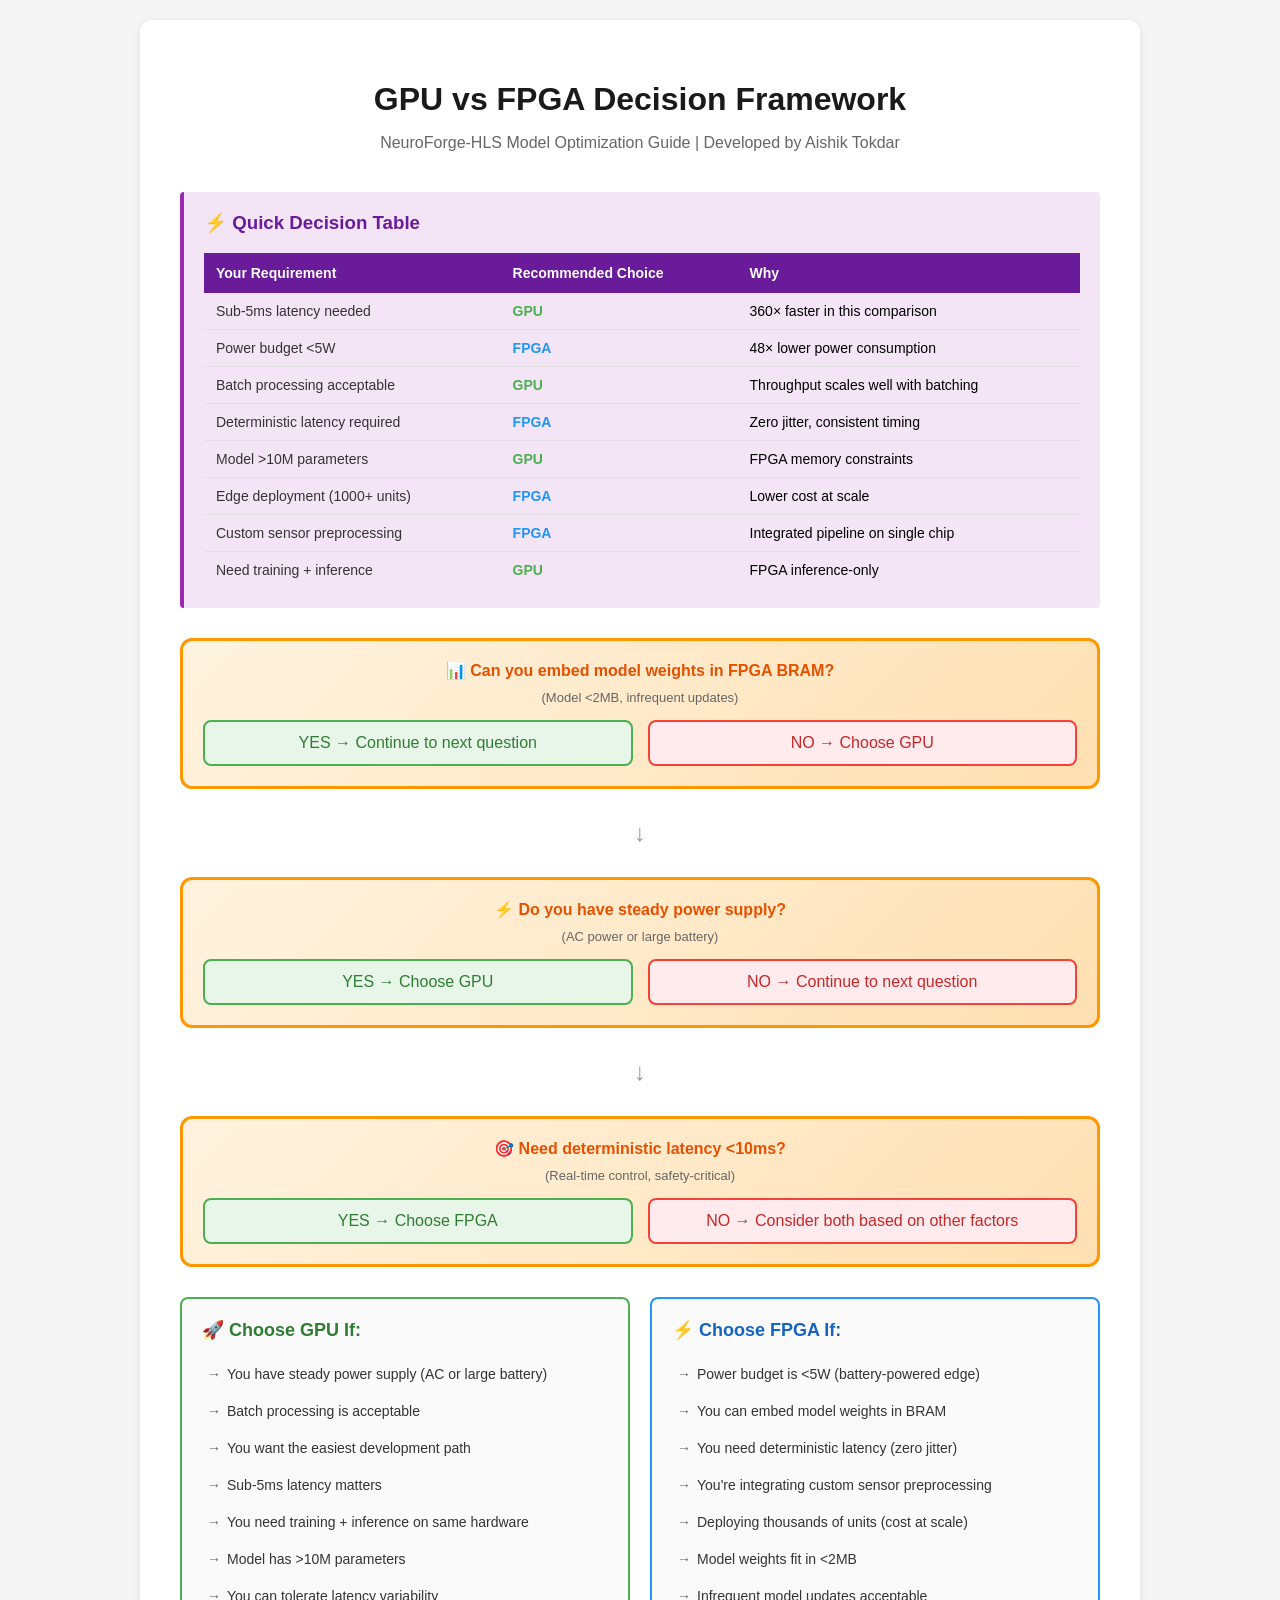
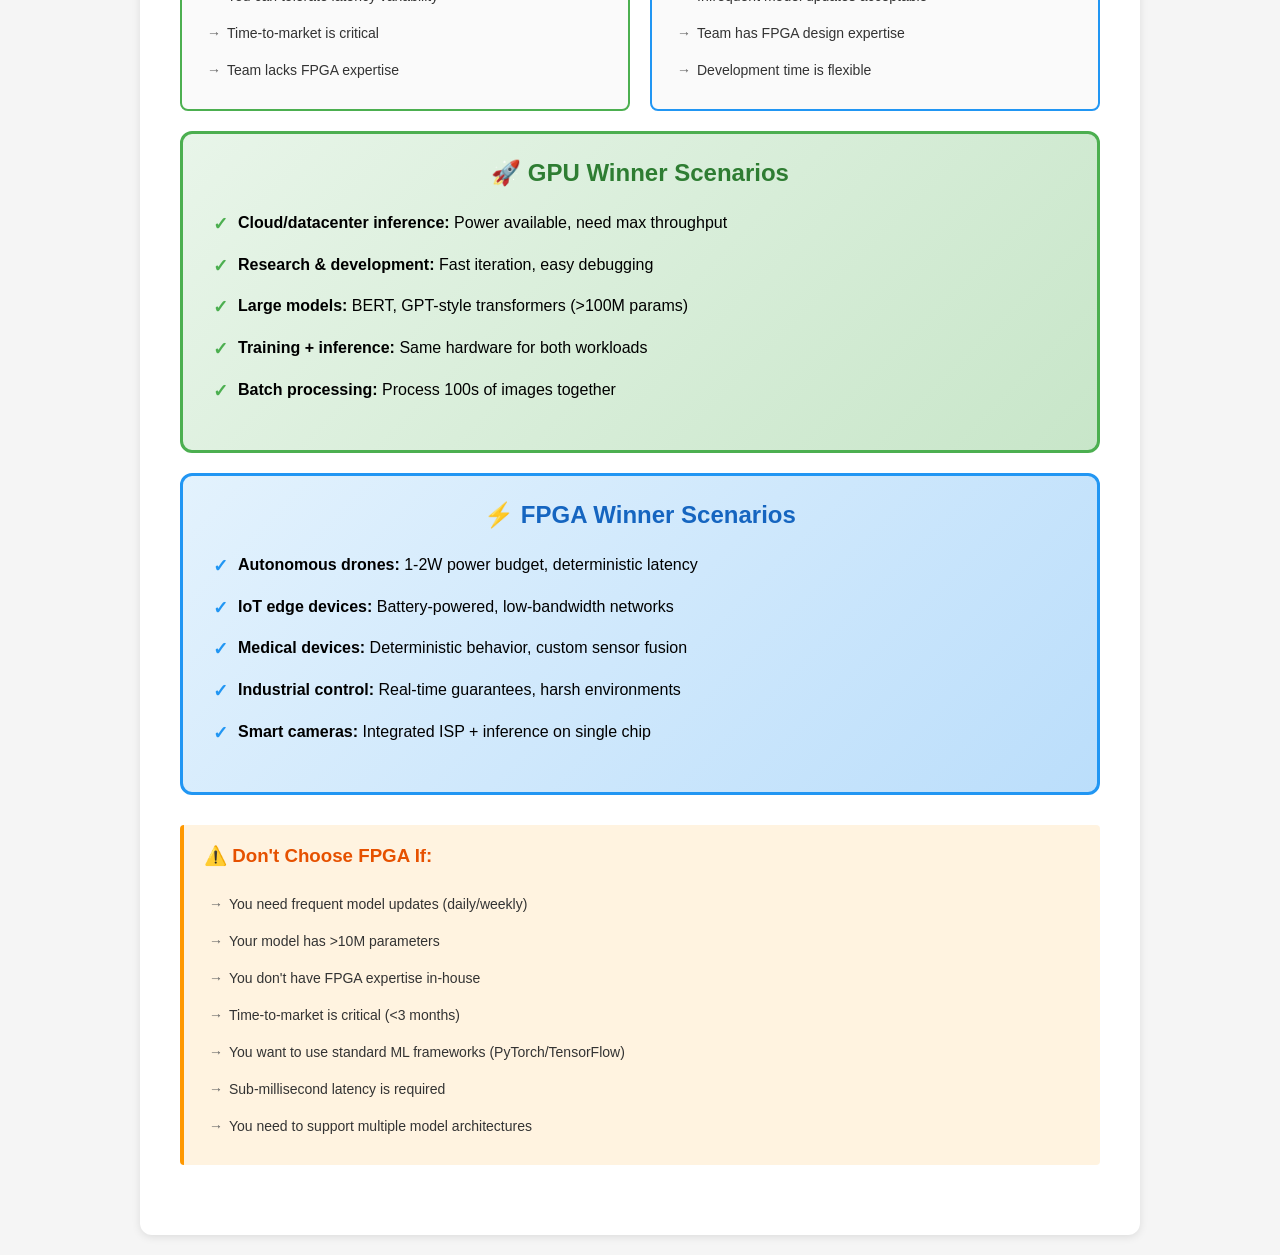
==== visualizations/viz_decision_framework.html @ 49bf2ef9 "Initial" ====
<!DOCTYPE html>
<html lang="en">
<head>
    <meta charset="UTF-8">
    <meta name="viewport" content="width=device-width, initial-scale=1.0">
    <title>NeuroForge-HLS: GPU vs FPGA Decision Framework</title>
    <style>
        body {
            font-family: -apple-system, BlinkMacSystemFont, 'Segoe UI', Roboto, Oxygen, Ubuntu, Cantarell, sans-serif;
            max-width: 1000px;
            margin: 0 auto;
            padding: 20px;
            background: #f5f5f5;
        }
        .container {
            background: white;
            padding: 40px;
            border-radius: 12px;
            box-shadow: 0 2px 8px rgba(0,0,0,0.1);
        }
        h1 {
            text-align: center;
            color: #1a1a1a;
            margin-bottom: 10px;
        }
        .subtitle {
            text-align: center;
            color: #666;
            margin-bottom: 40px;
            font-size: 16px;
        }
        .flowchart {
            display: flex;
            flex-direction: column;
            gap: 20px;
            margin: 30px 0;
        }
        .decision-node {
            background: linear-gradient(135deg, #fff3e0 0%, #ffe0b2 100%);
            border: 3px solid #ff9800;
            border-radius: 12px;
            padding: 20px;
            text-align: center;
            position: relative;
        }
        .decision-question {
            font-weight: bold;
            font-size: 16px;
            color: #e65100;
            margin-bottom: 10px;
        }
        .decision-options {
            display: grid;
            grid-template-columns: 1fr 1fr;
            gap: 15px;
            margin-top: 15px;
        }
        .option-button {
            padding: 12px;
            border-radius: 8px;
            font-weight: 500;
            cursor: pointer;
            transition: transform 0.2s;
        }
        .option-button:hover {
            transform: scale(1.02);
        }
        .option-yes {
            background: #e8f5e9;
            border: 2px solid #4CAF50;
            color: #2e7d32;
        }
        .option-no {
            background: #ffebee;
            border: 2px solid #f44336;
            color: #c62828;
        }
        .result-node {
            padding: 25px;
            border-radius: 12px;
            border: 3px solid;
            margin: 20px 0;
        }
        .result-gpu {
            background: linear-gradient(135deg, #e8f5e9 0%, #c8e6c9 100%);
            border-color: #4CAF50;
        }
        .result-fpga {
            background: linear-gradient(135deg, #e3f2fd 0%, #bbdefb 100%);
            border-color: #2196F3;
        }
        .result-title {
            font-size: 24px;
            font-weight: bold;
            margin-bottom: 15px;
            text-align: center;
        }
        .result-gpu .result-title {
            color: #2e7d32;
        }
        .result-fpga .result-title {
            color: #1565c0;
        }
        .result-reasons {
            list-style: none;
            padding: 0;
            margin: 15px 0;
        }
        .result-reasons li {
            padding: 8px 0;
            padding-left: 30px;
            position: relative;
            line-height: 1.6;
        }
        .result-reasons li:before {
            content: "✓";
            position: absolute;
            left: 5px;
            font-weight: bold;
            font-size: 18px;
        }
        .result-gpu .result-reasons li:before {
            color: #4CAF50;
        }
        .result-fpga .result-reasons li:before {
            color: #2196F3;
        }
        .criteria-grid {
            display: grid;
            grid-template-columns: 1fr 1fr;
            gap: 20px;
            margin-top: 30px;
        }
        .criteria-card {
            background: #fafafa;
            padding: 20px;
            border-radius: 8px;
            border: 2px solid #e0e0e0;
        }
        .criteria-card h3 {
            margin-top: 0;
            font-size: 18px;
            margin-bottom: 15px;
        }
        .criteria-card.gpu-card {
            border-color: #4CAF50;
        }
        .criteria-card.gpu-card h3 {
            color: #2e7d32;
        }
        .criteria-card.fpga-card {
            border-color: #2196F3;
        }
        .criteria-card.fpga-card h3 {
            color: #1565c0;
        }
        .criteria-list {
            list-style: none;
            padding: 0;
            margin: 0;
        }
        .criteria-list li {
            padding: 8px 0;
            padding-left: 25px;
            position: relative;
            font-size: 14px;
            line-height: 1.5;
            color: #333;
        }
        .criteria-list li:before {
            content: "→";
            position: absolute;
            left: 5px;
            color: #666;
        }
        .arrow {
            text-align: center;
            font-size: 24px;
            color: #999;
            margin: 10px 0;
        }
        .quick-decision {
            background: #f3e5f5;
            border-left: 4px solid #9c27b0;
            padding: 20px;
            margin: 30px 0;
            border-radius: 4px;
        }
        .quick-decision h3 {
            margin-top: 0;
            color: #6a1b9a;
        }
        .quick-table {
            width: 100%;
            border-collapse: collapse;
            margin-top: 15px;
        }
        .quick-table th {
            background: #6a1b9a;
            color: white;
            padding: 12px;
            text-align: left;
            font-size: 14px;
        }
        .quick-table td {
            padding: 10px 12px;
            border-bottom: 1px solid #e0e0e0;
            font-size: 14px;
        }
        .quick-table tr:last-child td {
            border-bottom: none;
        }
        .quick-table .requirement {
            font-weight: 500;
            color: #333;
        }
        .quick-table .choice {
            font-weight: bold;
        }
    </style>
</head>
<body>
    <div class="container">
        <h1>GPU vs FPGA Decision Framework</h1>
        <p class="subtitle">NeuroForge-HLS Model Optimization Guide | Developed by Aishik Tokdar</p>

        <div class="quick-decision">
            <h3>⚡ Quick Decision Table</h3>
            <table class="quick-table">
                <thead>
                    <tr>
                        <th>Your Requirement</th>
                        <th>Recommended Choice</th>
                        <th>Why</th>
                    </tr>
                </thead>
                <tbody>
                    <tr>
                        <td class="requirement">Sub-5ms latency needed</td>
                        <td class="choice" style="color: #4CAF50;">GPU</td>
                        <td>360× faster in this comparison</td>
                    </tr>
                    <tr>
                        <td class="requirement">Power budget &lt;5W</td>
                        <td class="choice" style="color: #2196F3;">FPGA</td>
                        <td>48× lower power consumption</td>
                    </tr>
                    <tr>
                        <td class="requirement">Batch processing acceptable</td>
                        <td class="choice" style="color: #4CAF50;">GPU</td>
                        <td>Throughput scales well with batching</td>
                    </tr>
                    <tr>
                        <td class="requirement">Deterministic latency required</td>
                        <td class="choice" style="color: #2196F3;">FPGA</td>
                        <td>Zero jitter, consistent timing</td>
                    </tr>
                    <tr>
                        <td class="requirement">Model &gt;10M parameters</td>
                        <td class="choice" style="color: #4CAF50;">GPU</td>
                        <td>FPGA memory constraints</td>
                    </tr>
                    <tr>
                        <td class="requirement">Edge deployment (1000+ units)</td>
                        <td class="choice" style="color: #2196F3;">FPGA</td>
                        <td>Lower cost at scale</td>
                    </tr>
                    <tr>
                        <td class="requirement">Custom sensor preprocessing</td>
                        <td class="choice" style="color: #2196F3;">FPGA</td>
                        <td>Integrated pipeline on single chip</td>
                    </tr>
                    <tr>
                        <td class="requirement">Need training + inference</td>
                        <td class="choice" style="color: #4CAF50;">GPU</td>
                        <td>FPGA inference-only</td>
                    </tr>
                </tbody>
            </table>
        </div>

        <div class="flowchart">
            <div class="decision-node">
                <div class="decision-question">📊 Can you embed model weights in FPGA BRAM?</div>
                <div style="font-size: 13px; color: #666; margin-top: 5px;">
                    (Model &lt;2MB, infrequent updates)
                </div>
                <div class="decision-options">
                    <div class="option-button option-yes">YES → Continue to next question</div>
                    <div class="option-button option-no">NO → Choose GPU</div>
                </div>
            </div>

            <div class="arrow">↓</div>

            <div class="decision-node">
                <div class="decision-question">⚡ Do you have steady power supply?</div>
                <div style="font-size: 13px; color: #666; margin-top: 5px;">
                    (AC power or large battery)
                </div>
                <div class="decision-options">
                    <div class="option-button option-yes">YES → Choose GPU</div>
                    <div class="option-button option-no">NO → Continue to next question</div>
                </div>
            </div>

            <div class="arrow">↓</div>

            <div class="decision-node">
                <div class="decision-question">🎯 Need deterministic latency &lt;10ms?</div>
                <div style="font-size: 13px; color: #666; margin-top: 5px;">
                    (Real-time control, safety-critical)
                </div>
                <div class="decision-options">
                    <div class="option-button option-yes">YES → Choose FPGA</div>
                    <div class="option-button option-no">NO → Consider both based on other factors</div>
                </div>
            </div>
        </div>

        <div class="criteria-grid">
            <div class="criteria-card gpu-card">
                <h3>🚀 Choose GPU If:</h3>
                <ul class="criteria-list">
                    <li>You have steady power supply (AC or large battery)</li>
                    <li>Batch processing is acceptable</li>
                    <li>You want the easiest development path</li>
                    <li>Sub-5ms latency matters</li>
                    <li>You need training + inference on same hardware</li>
                    <li>Model has >10M parameters</li>
                    <li>You can tolerate latency variability</li>
                    <li>Time-to-market is critical</li>
                    <li>Team lacks FPGA expertise</li>
                </ul>
            </div>

            <div class="criteria-card fpga-card">
                <h3>⚡ Choose FPGA If:</h3>
                <ul class="criteria-list">
                    <li>Power budget is &lt;5W (battery-powered edge)</li>
                    <li>You can embed model weights in BRAM</li>
                    <li>You need deterministic latency (zero jitter)</li>
                    <li>You're integrating custom sensor preprocessing</li>
                    <li>Deploying thousands of units (cost at scale)</li>
                    <li>Model weights fit in &lt;2MB</li>
                    <li>Infrequent model updates acceptable</li>
                    <li>Team has FPGA design expertise</li>
                    <li>Development time is flexible</li>
                </ul>
            </div>
        </div>

        <div class="result-node result-gpu">
            <div class="result-title">🚀 GPU Winner Scenarios</div>
            <ul class="result-reasons">
                <li><strong>Cloud/datacenter inference:</strong> Power available, need max throughput</li>
                <li><strong>Research & development:</strong> Fast iteration, easy debugging</li>
                <li><strong>Large models:</strong> BERT, GPT-style transformers (&gt;100M params)</li>
                <li><strong>Training + inference:</strong> Same hardware for both workloads</li>
                <li><strong>Batch processing:</strong> Process 100s of images together</li>
            </ul>
        </div>

        <div class="result-node result-fpga">
            <div class="result-title">⚡ FPGA Winner Scenarios</div>
            <ul class="result-reasons">
                <li><strong>Autonomous drones:</strong> 1-2W power budget, deterministic latency</li>
                <li><strong>IoT edge devices:</strong> Battery-powered, low-bandwidth networks</li>
                <li><strong>Medical devices:</strong> Deterministic behavior, custom sensor fusion</li>
                <li><strong>Industrial control:</strong> Real-time guarantees, harsh environments</li>
                <li><strong>Smart cameras:</strong> Integrated ISP + inference on single chip</li>
            </ul>
        </div>

        <div class="quick-decision" style="background: #fff3e0; border-color: #ff9800;">
            <h3 style="color: #e65100;">⚠️ Don't Choose FPGA If:</h3>
            <ul class="criteria-list" style="margin-top: 15px;">
                <li>You need frequent model updates (daily/weekly)</li>
                <li>Your model has &gt;10M parameters</li>
                <li>You don't have FPGA expertise in-house</li>
                <li>Time-to-market is critical (&lt;3 months)</li>
                <li>You want to use standard ML frameworks (PyTorch/TensorFlow)</li>
                <li>Sub-millisecond latency is required</li>
                <li>You need to support multiple model architectures</li>
            </ul>
        </div>
    </div>
</body>
</html>
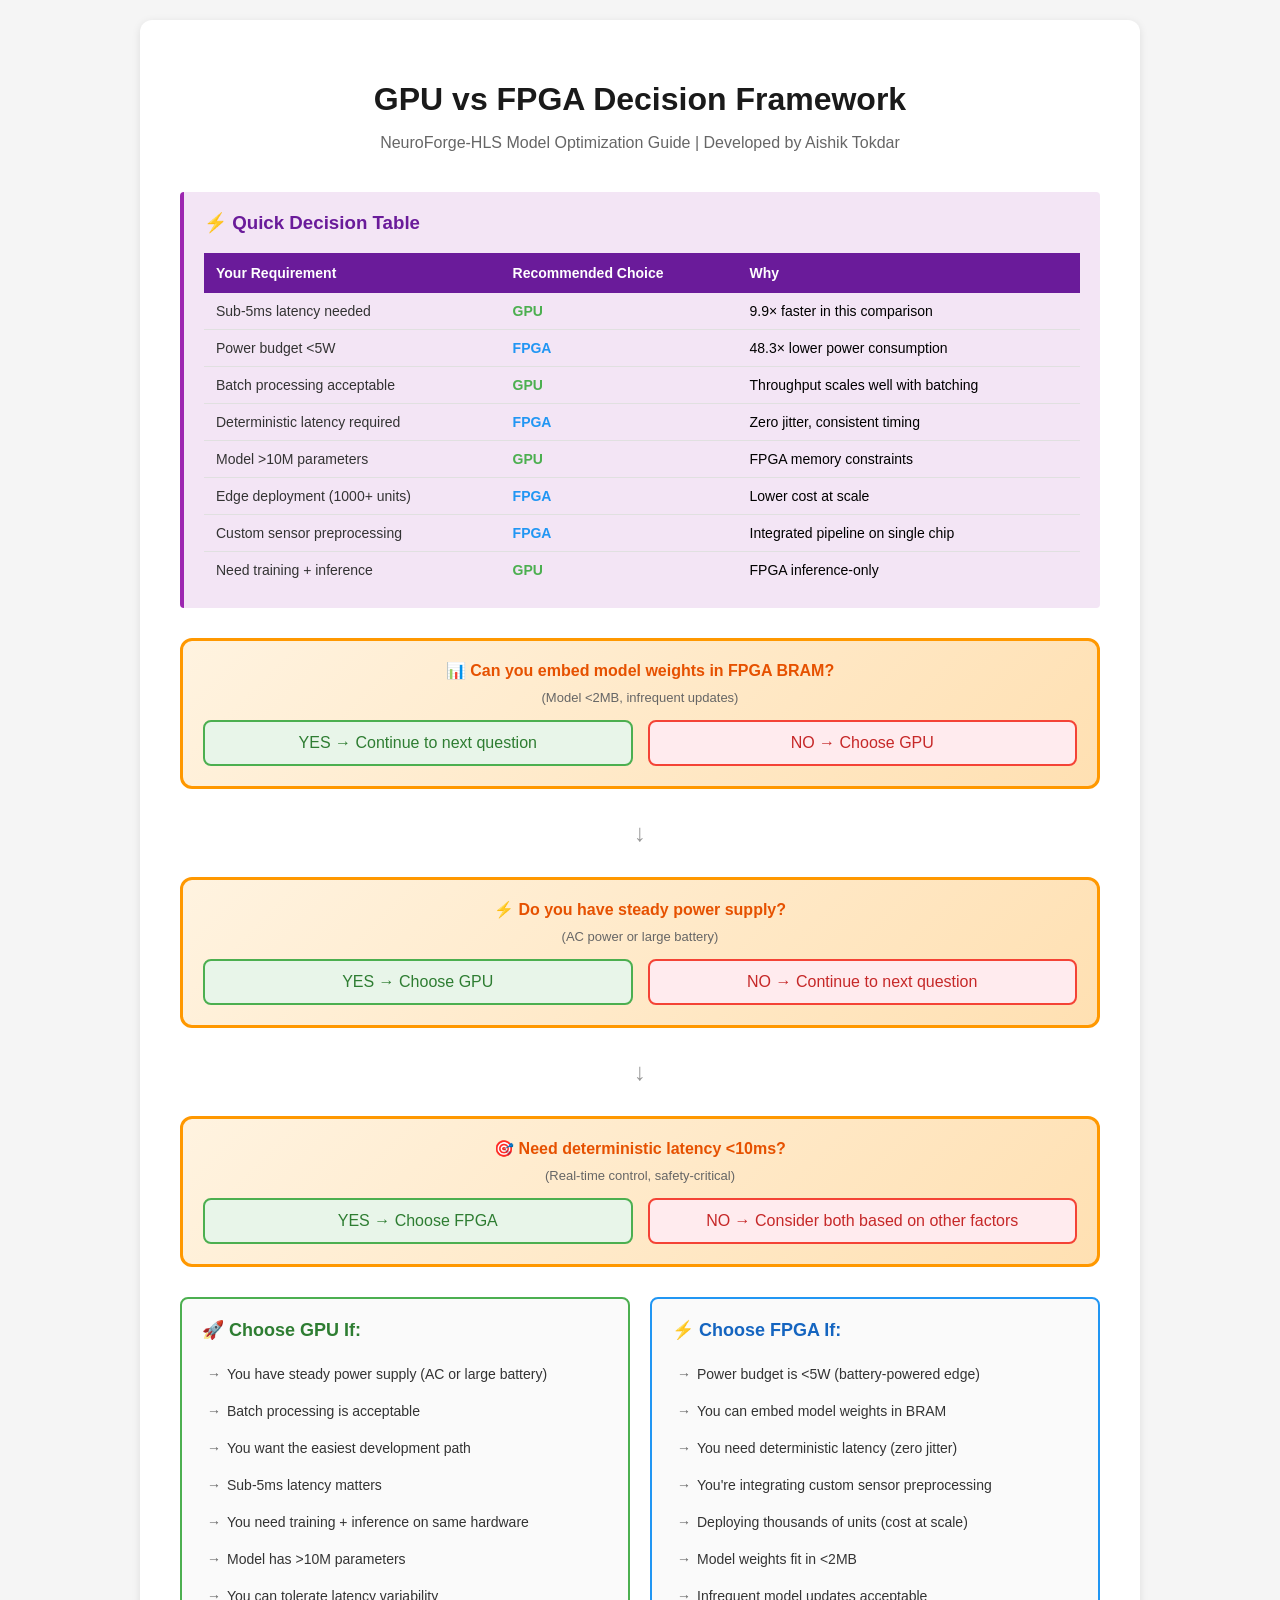
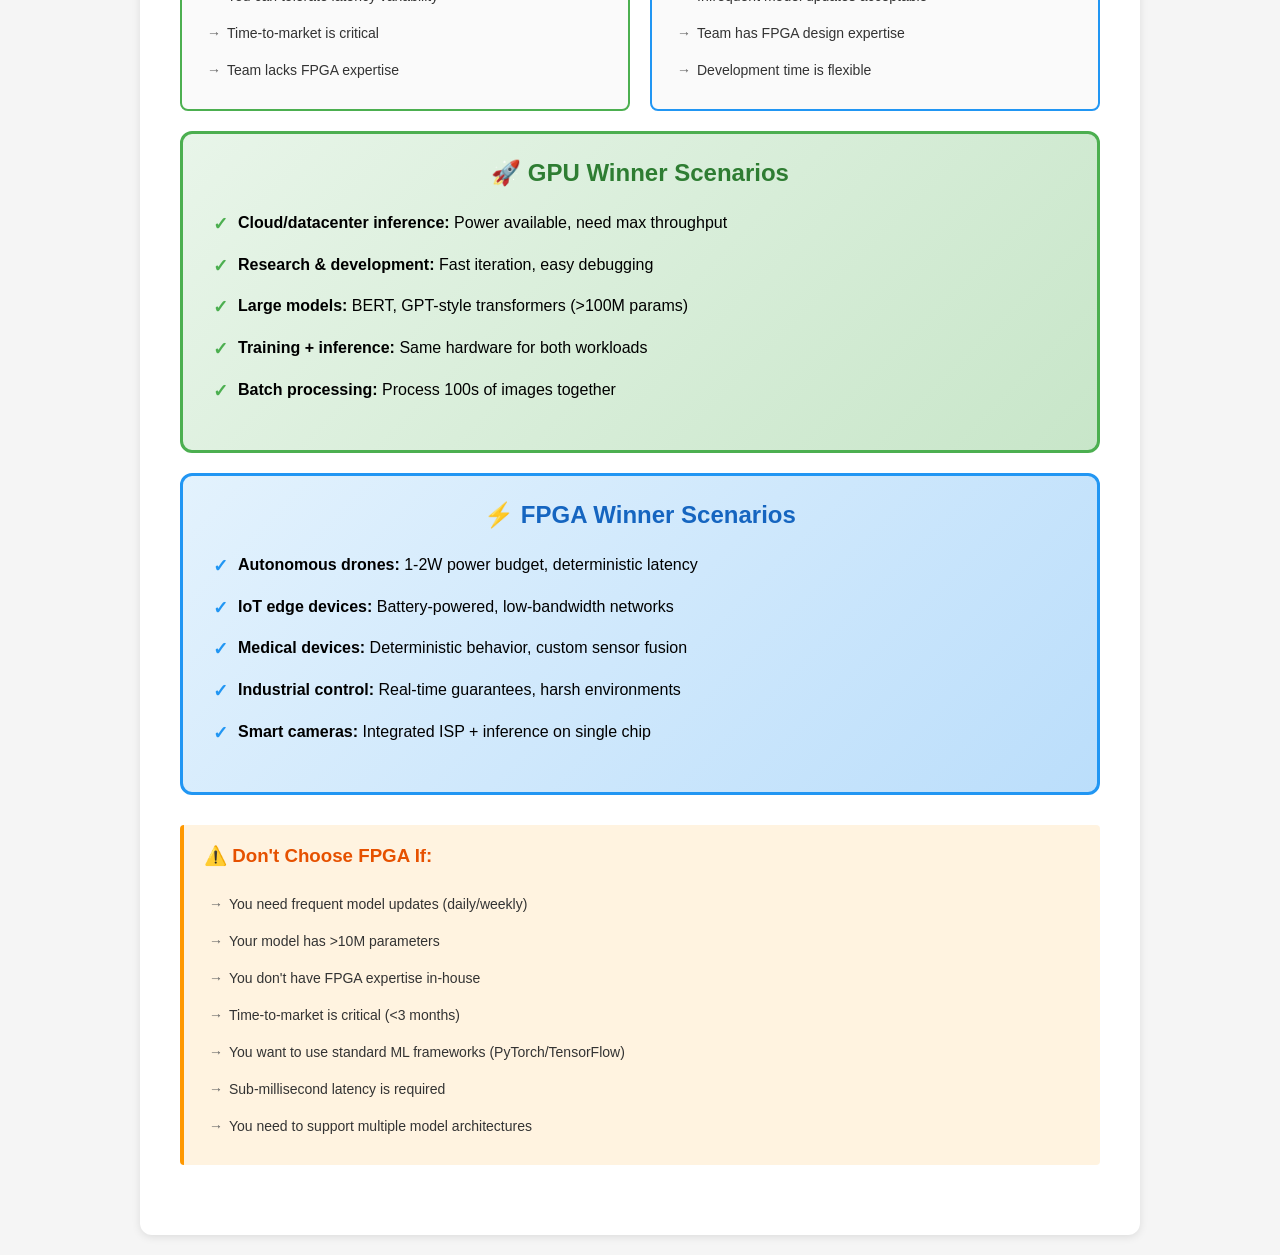
==== commit f455fe2c: "perf(viz): update decision framework, performance comparison, and design workflow Synchronize 12.4ms" ====
--- a/visualizations/viz_decision_framework.html
+++ b/visualizations/viz_decision_framework.html
@@ -238,12 +238,12 @@
                     <tr>
                         <td class="requirement">Sub-5ms latency needed</td>
                         <td class="choice" style="color: #4CAF50;">GPU</td>
-                        <td>360× faster in this comparison</td>
+                        <td>9.9× faster in this comparison</td>
                     </tr>
                     <tr>
                         <td class="requirement">Power budget &lt;5W</td>
                         <td class="choice" style="color: #2196F3;">FPGA</td>
-                        <td>48× lower power consumption</td>
+                        <td>48.3× lower power consumption</td>
                     </tr>
                     <tr>
                         <td class="requirement">Batch processing acceptable</td>
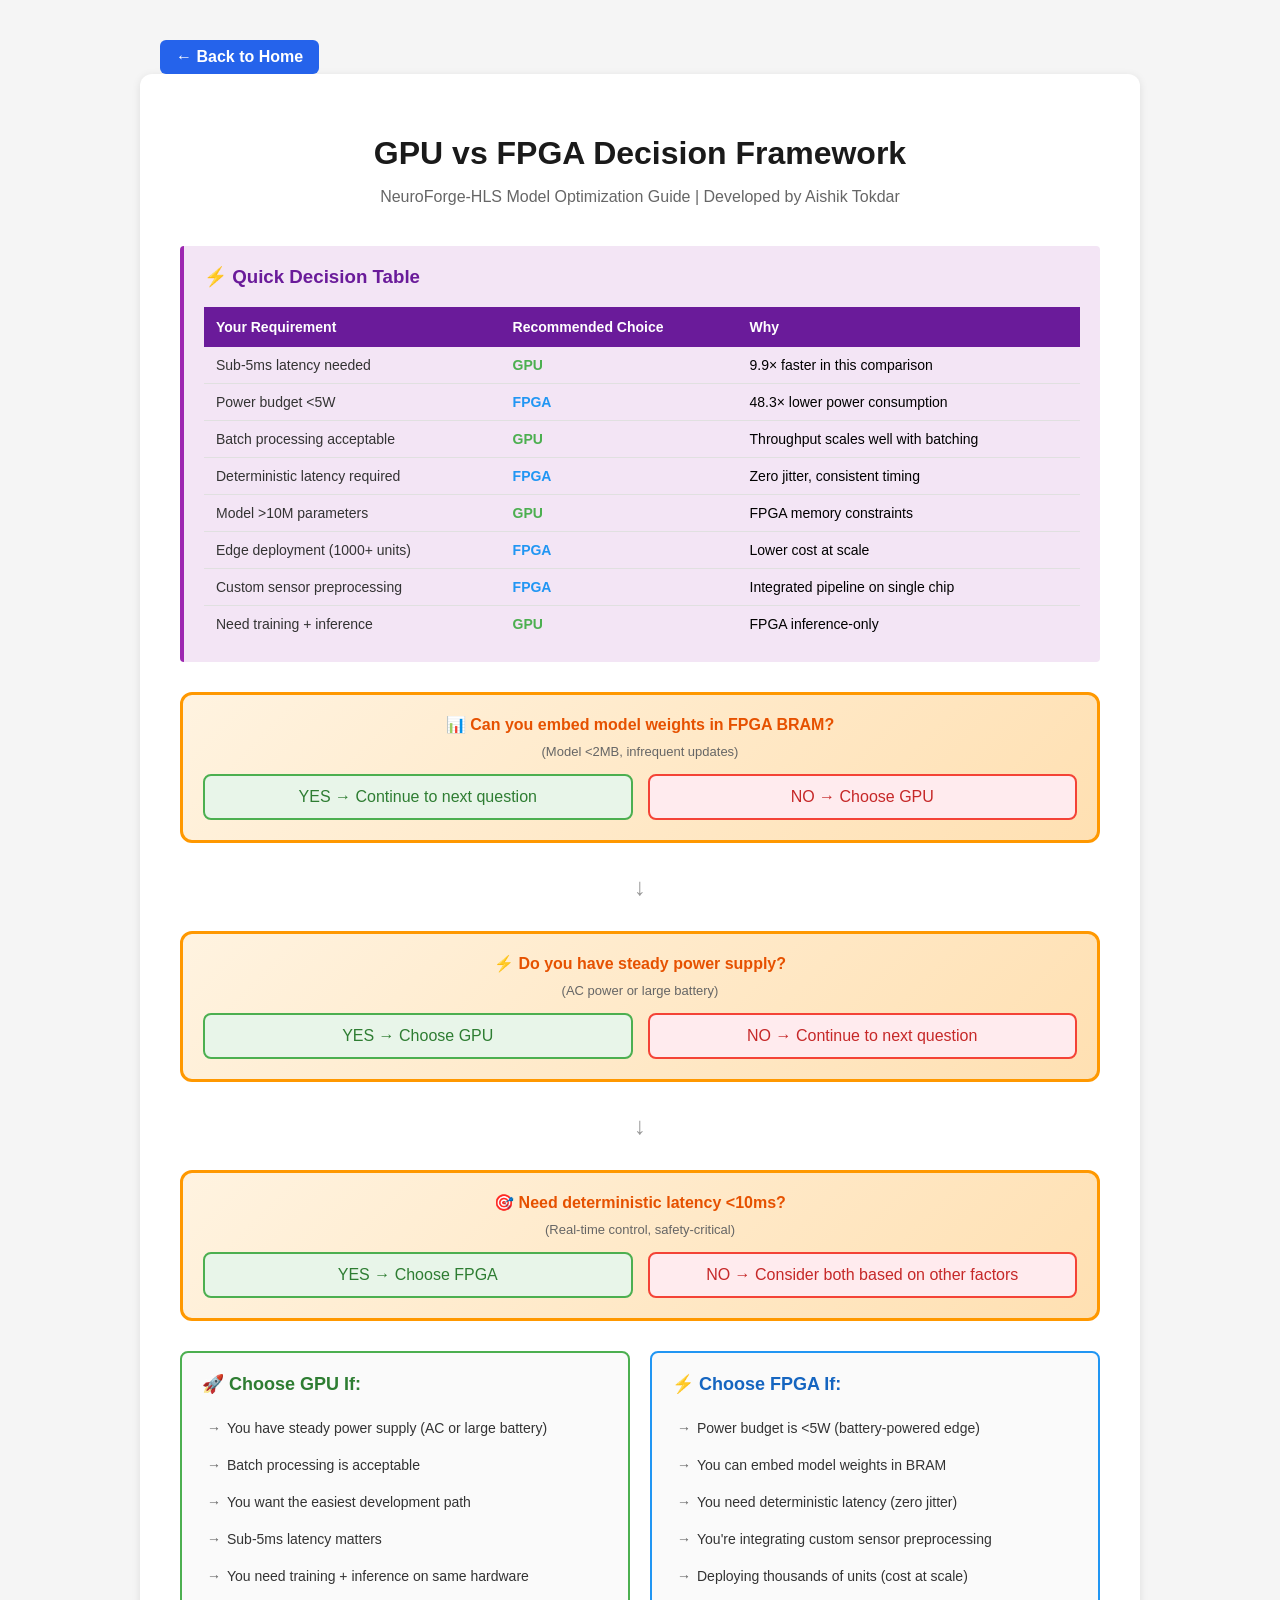
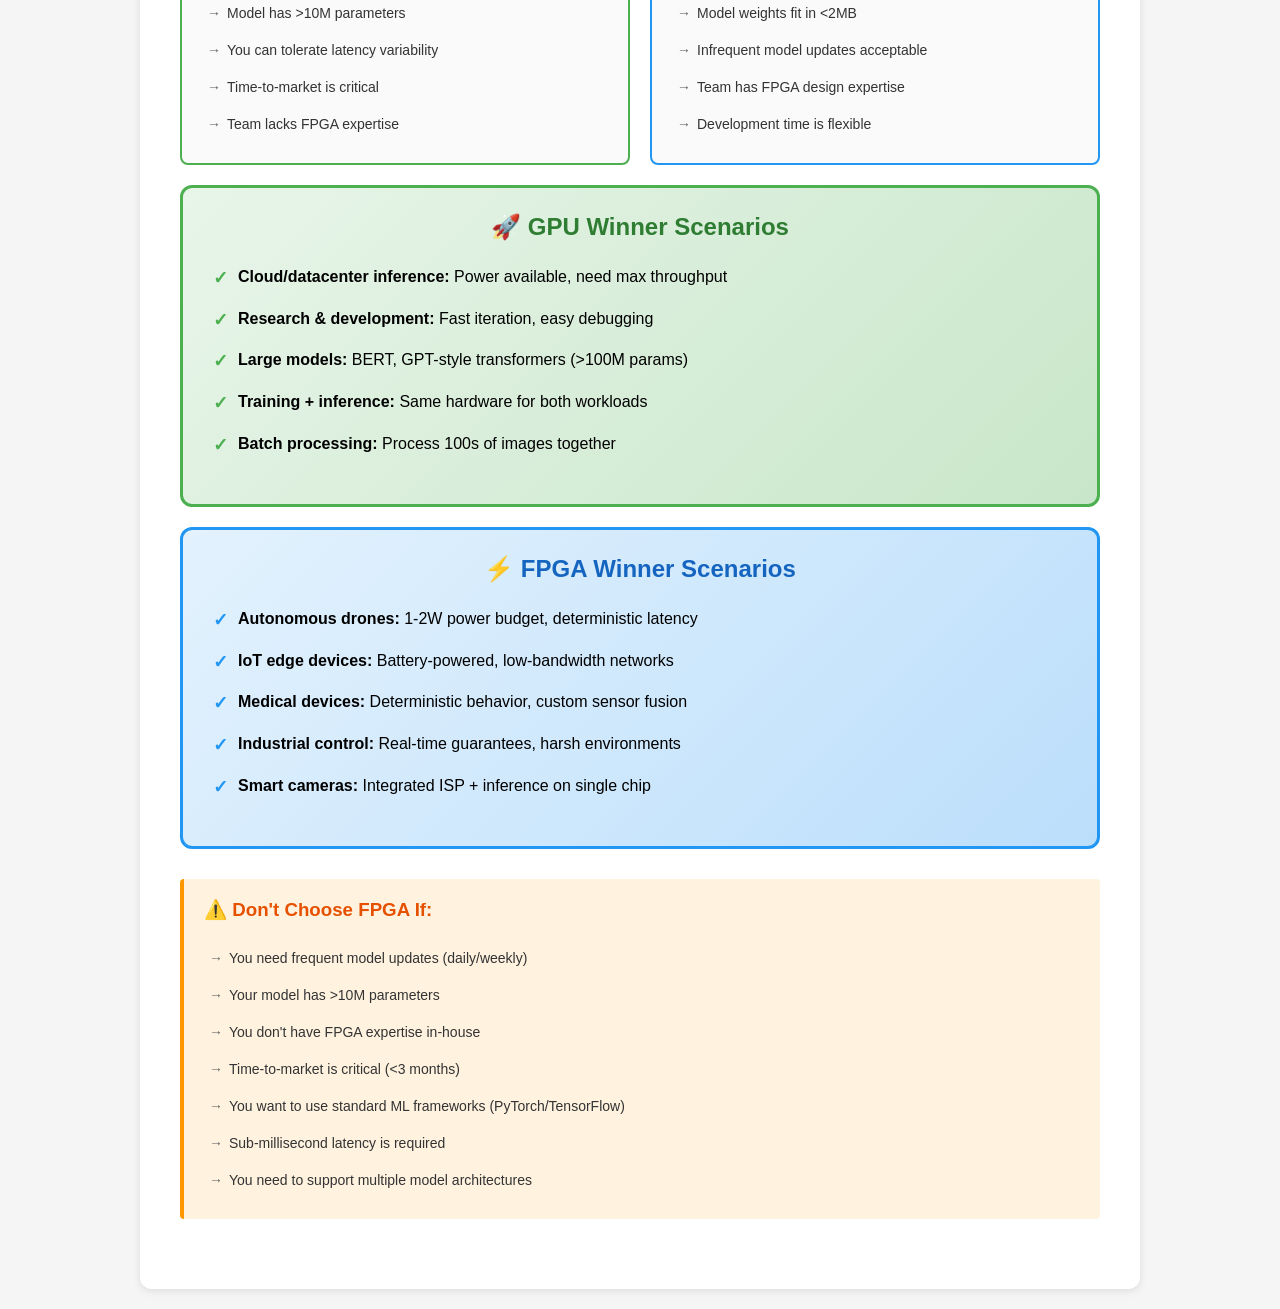
==== commit 3768fc97: "ui(viz): implement consistent navigation header across all visualization portals Inject unified 'Bac" ====
--- a/visualizations/viz_decision_framework.html
+++ b/visualizations/viz_decision_framework.html
@@ -220,6 +220,9 @@
     </style>
 </head>
 <body>
+    <div style="max-width: 1000px; margin: 0 auto; padding: 20px 20px 0;">
+        <a href="../index.html" style="display: inline-block; padding: 8px 16px; background: #2563eb; color: white; text-decoration: none; border-radius: 6px; font-weight: 600; font-family: 'Inter', -apple-system, sans-serif; transition: background 0.2s;">&larr; Back to Home</a>
+    </div>
     <div class="container">
         <h1>GPU vs FPGA Decision Framework</h1>
         <p class="subtitle">NeuroForge-HLS Model Optimization Guide | Developed by Aishik Tokdar</p>
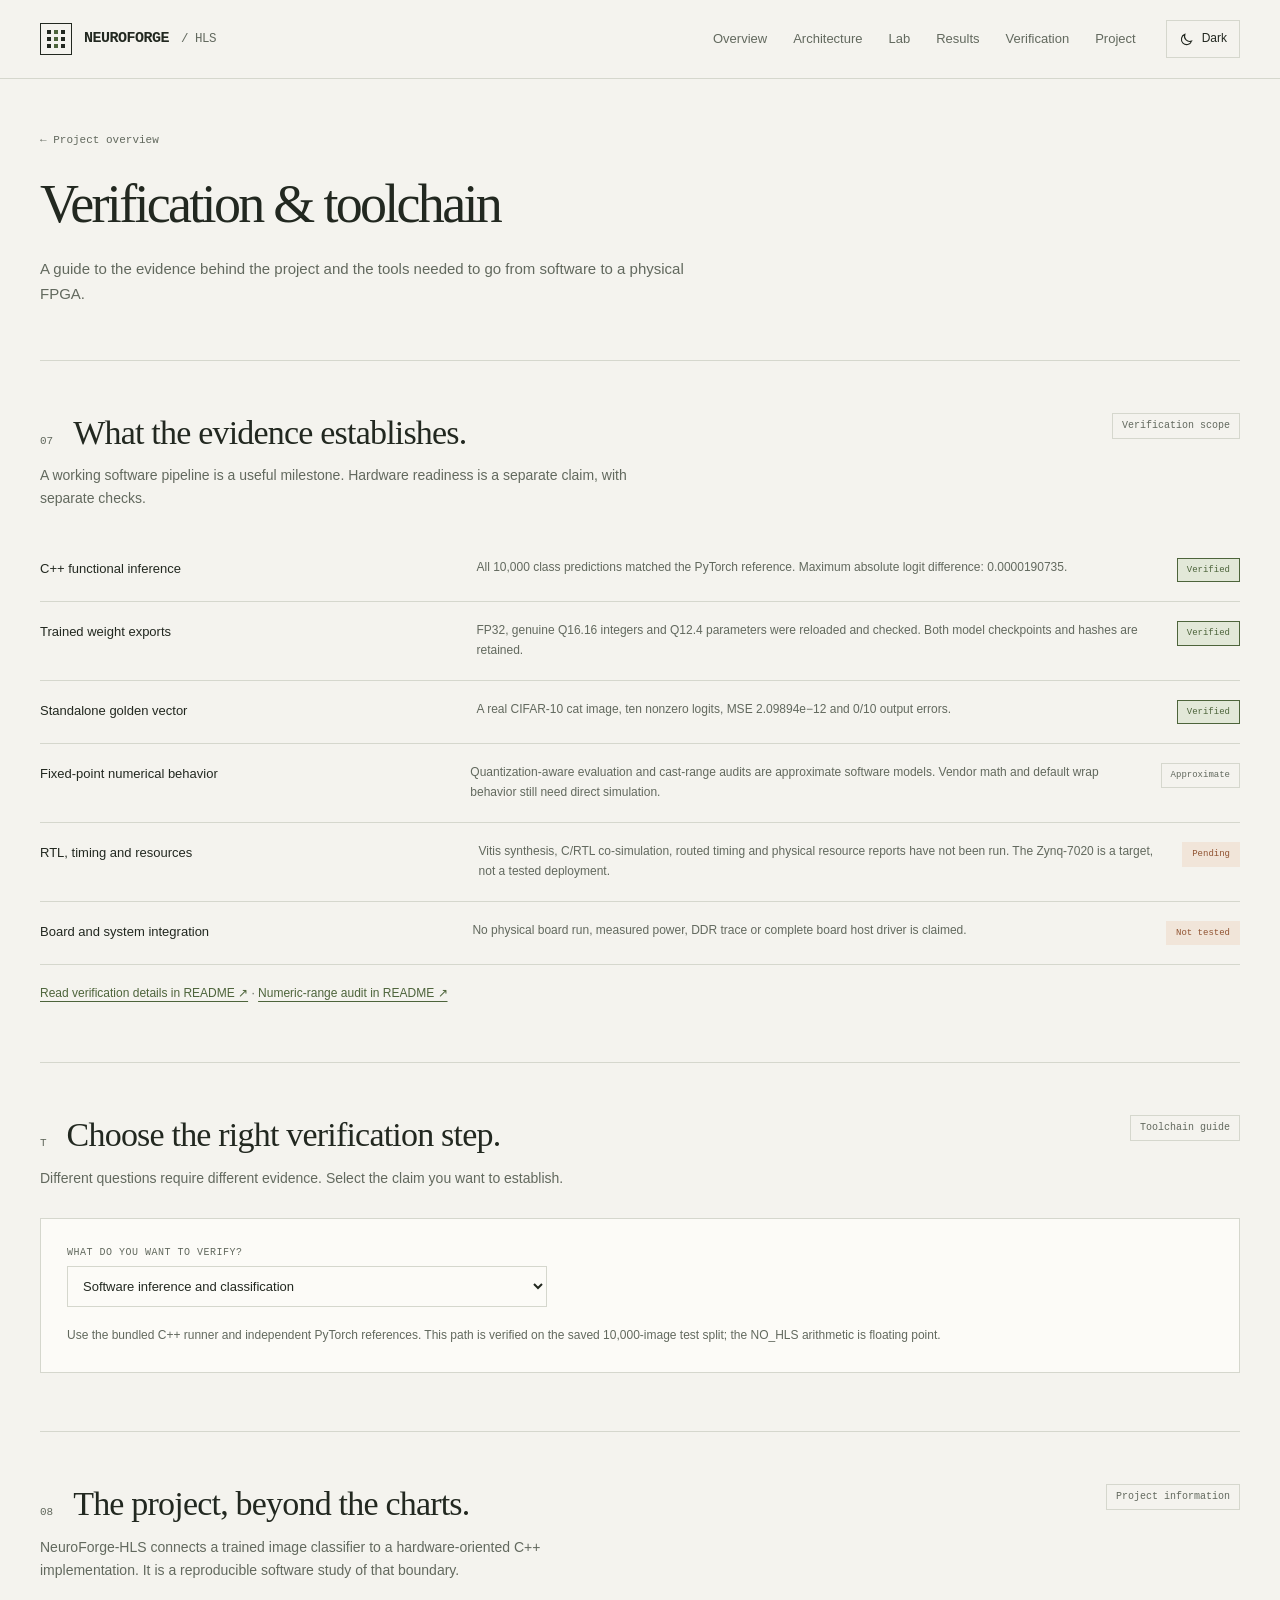
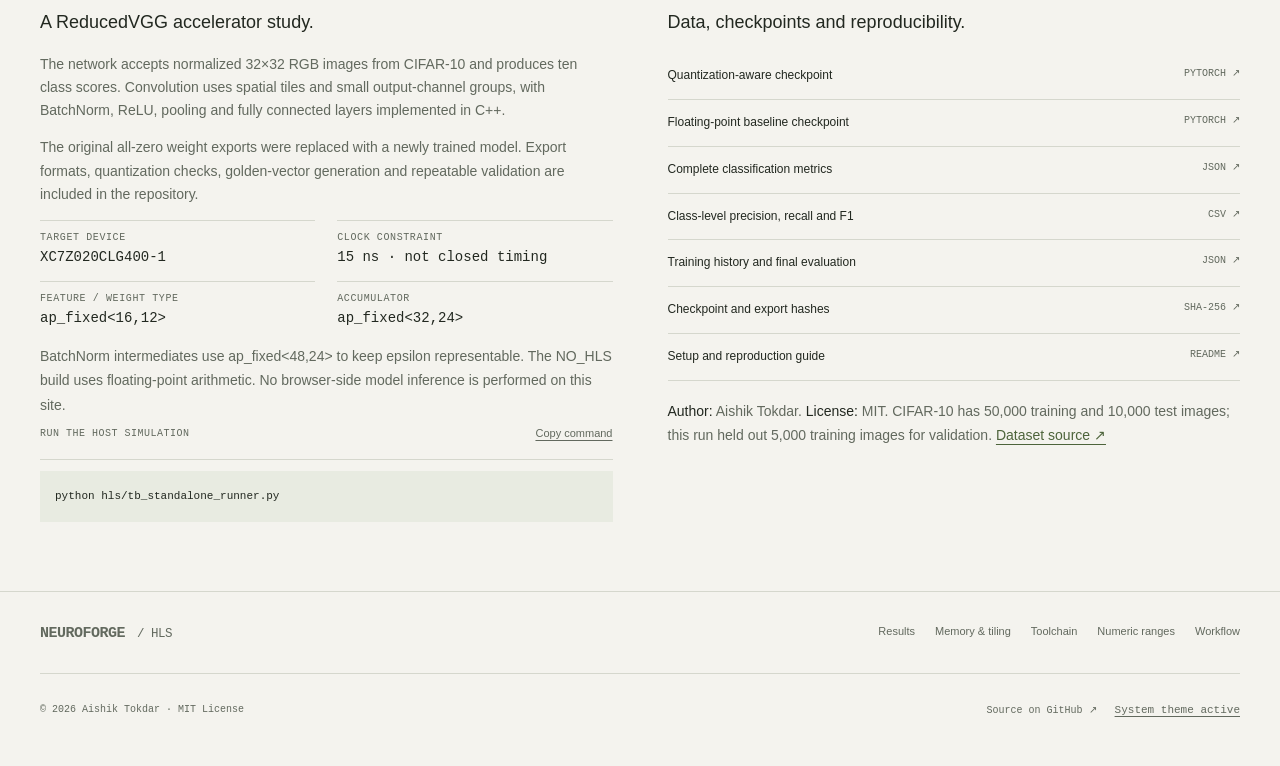
==== commit 1b3042d8: "ui(web): rebuild responsive dashboard with local assets and native SVG visualizers" ====
--- a/visualizations/viz_decision_framework.html
+++ b/visualizations/viz_decision_framework.html
@@ -1,392 +1,49 @@
-<!DOCTYPE html>
-<html lang="en">
-<head>
-    <meta charset="UTF-8">
-    <meta name="viewport" content="width=device-width, initial-scale=1.0">
-    <title>NeuroForge-HLS: GPU vs FPGA Decision Framework</title>
-    <style>
-        body {
-            font-family: -apple-system, BlinkMacSystemFont, 'Segoe UI', Roboto, Oxygen, Ubuntu, Cantarell, sans-serif;
-            max-width: 1000px;
-            margin: 0 auto;
-            padding: 20px;
-            background: #f5f5f5;
-        }
-        .container {
-            background: white;
-            padding: 40px;
-            border-radius: 12px;
-            box-shadow: 0 2px 8px rgba(0,0,0,0.1);
-        }
-        h1 {
-            text-align: center;
-            color: #1a1a1a;
-            margin-bottom: 10px;
-        }
-        .subtitle {
-            text-align: center;
-            color: #666;
-            margin-bottom: 40px;
-            font-size: 16px;
-        }
-        .flowchart {
-            display: flex;
-            flex-direction: column;
-            gap: 20px;
-            margin: 30px 0;
-        }
-        .decision-node {
-            background: linear-gradient(135deg, #fff3e0 0%, #ffe0b2 100%);
-            border: 3px solid #ff9800;
-            border-radius: 12px;
-            padding: 20px;
-            text-align: center;
-            position: relative;
-        }
-        .decision-question {
-            font-weight: bold;
-            font-size: 16px;
-            color: #e65100;
-            margin-bottom: 10px;
-        }
-        .decision-options {
-            display: grid;
-            grid-template-columns: 1fr 1fr;
-            gap: 15px;
-            margin-top: 15px;
-        }
-        .option-button {
-            padding: 12px;
-            border-radius: 8px;
-            font-weight: 500;
-            cursor: pointer;
-            transition: transform 0.2s;
-        }
-        .option-button:hover {
-            transform: scale(1.02);
-        }
-        .option-yes {
-            background: #e8f5e9;
-            border: 2px solid #4CAF50;
-            color: #2e7d32;
-        }
-        .option-no {
-            background: #ffebee;
-            border: 2px solid #f44336;
-            color: #c62828;
-        }
-        .result-node {
-            padding: 25px;
-            border-radius: 12px;
-            border: 3px solid;
-            margin: 20px 0;
-        }
-        .result-gpu {
-            background: linear-gradient(135deg, #e8f5e9 0%, #c8e6c9 100%);
-            border-color: #4CAF50;
-        }
-        .result-fpga {
-            background: linear-gradient(135deg, #e3f2fd 0%, #bbdefb 100%);
-            border-color: #2196F3;
-        }
-        .result-title {
-            font-size: 24px;
-            font-weight: bold;
-            margin-bottom: 15px;
-            text-align: center;
-        }
-        .result-gpu .result-title {
-            color: #2e7d32;
-        }
-        .result-fpga .result-title {
-            color: #1565c0;
-        }
-        .result-reasons {
-            list-style: none;
-            padding: 0;
-            margin: 15px 0;
-        }
-        .result-reasons li {
-            padding: 8px 0;
-            padding-left: 30px;
-            position: relative;
-            line-height: 1.6;
-        }
-        .result-reasons li:before {
-            content: "✓";
-            position: absolute;
-            left: 5px;
-            font-weight: bold;
-            font-size: 18px;
-        }
-        .result-gpu .result-reasons li:before {
-            color: #4CAF50;
-        }
-        .result-fpga .result-reasons li:before {
-            color: #2196F3;
-        }
-        .criteria-grid {
-            display: grid;
-            grid-template-columns: 1fr 1fr;
-            gap: 20px;
-            margin-top: 30px;
-        }
-        .criteria-card {
-            background: #fafafa;
-            padding: 20px;
-            border-radius: 8px;
-            border: 2px solid #e0e0e0;
-        }
-        .criteria-card h3 {
-            margin-top: 0;
-            font-size: 18px;
-            margin-bottom: 15px;
-        }
-        .criteria-card.gpu-card {
-            border-color: #4CAF50;
-        }
-        .criteria-card.gpu-card h3 {
-            color: #2e7d32;
-        }
-        .criteria-card.fpga-card {
-            border-color: #2196F3;
-        }
-        .criteria-card.fpga-card h3 {
-            color: #1565c0;
-        }
-        .criteria-list {
-            list-style: none;
-            padding: 0;
-            margin: 0;
-        }
-        .criteria-list li {
-            padding: 8px 0;
-            padding-left: 25px;
-            position: relative;
-            font-size: 14px;
-            line-height: 1.5;
-            color: #333;
-        }
-        .criteria-list li:before {
-            content: "→";
-            position: absolute;
-            left: 5px;
-            color: #666;
-        }
-        .arrow {
-            text-align: center;
-            font-size: 24px;
-            color: #999;
-            margin: 10px 0;
-        }
-        .quick-decision {
-            background: #f3e5f5;
-            border-left: 4px solid #9c27b0;
-            padding: 20px;
-            margin: 30px 0;
-            border-radius: 4px;
-        }
-        .quick-decision h3 {
-            margin-top: 0;
-            color: #6a1b9a;
-        }
-        .quick-table {
-            width: 100%;
-            border-collapse: collapse;
-            margin-top: 15px;
-        }
-        .quick-table th {
-            background: #6a1b9a;
-            color: white;
-            padding: 12px;
-            text-align: left;
-            font-size: 14px;
-        }
-        .quick-table td {
-            padding: 10px 12px;
-            border-bottom: 1px solid #e0e0e0;
-            font-size: 14px;
-        }
-        .quick-table tr:last-child td {
-            border-bottom: none;
-        }
-        .quick-table .requirement {
-            font-weight: 500;
-            color: #333;
-        }
-        .quick-table .choice {
-            font-weight: bold;
-        }
-    </style>
-</head>
-<body>
-    <div style="max-width: 1000px; margin: 0 auto; padding: 20px 20px 0;">
-        <a href="../index.html" style="display: inline-block; padding: 8px 16px; background: #2563eb; color: white; text-decoration: none; border-radius: 6px; font-weight: 600; font-family: 'Inter', -apple-system, sans-serif; transition: background 0.2s;">&larr; Back to Home</a>
-    </div>
-    <div class="container">
-        <h1>GPU vs FPGA Decision Framework</h1>
-        <p class="subtitle">NeuroForge-HLS Model Optimization Guide | Developed by Aishik Tokdar</p>
-
-        <div class="quick-decision">
-            <h3>⚡ Quick Decision Table</h3>
-            <table class="quick-table">
-                <thead>
-                    <tr>
-                        <th>Your Requirement</th>
-                        <th>Recommended Choice</th>
-                        <th>Why</th>
-                    </tr>
-                </thead>
-                <tbody>
-                    <tr>
-                        <td class="requirement">Sub-5ms latency needed</td>
-                        <td class="choice" style="color: #4CAF50;">GPU</td>
-                        <td>9.9× faster in this comparison</td>
-                    </tr>
-                    <tr>
-                        <td class="requirement">Power budget &lt;5W</td>
-                        <td class="choice" style="color: #2196F3;">FPGA</td>
-                        <td>48.3× lower power consumption</td>
-                    </tr>
-                    <tr>
-                        <td class="requirement">Batch processing acceptable</td>
-                        <td class="choice" style="color: #4CAF50;">GPU</td>
-                        <td>Throughput scales well with batching</td>
-                    </tr>
-                    <tr>
-                        <td class="requirement">Deterministic latency required</td>
-                        <td class="choice" style="color: #2196F3;">FPGA</td>
-                        <td>Zero jitter, consistent timing</td>
-                    </tr>
-                    <tr>
-                        <td class="requirement">Model &gt;10M parameters</td>
-                        <td class="choice" style="color: #4CAF50;">GPU</td>
-                        <td>FPGA memory constraints</td>
-                    </tr>
-                    <tr>
-                        <td class="requirement">Edge deployment (1000+ units)</td>
-                        <td class="choice" style="color: #2196F3;">FPGA</td>
-                        <td>Lower cost at scale</td>
-                    </tr>
-                    <tr>
-                        <td class="requirement">Custom sensor preprocessing</td>
-                        <td class="choice" style="color: #2196F3;">FPGA</td>
-                        <td>Integrated pipeline on single chip</td>
-                    </tr>
-                    <tr>
-                        <td class="requirement">Need training + inference</td>
-                        <td class="choice" style="color: #4CAF50;">GPU</td>
-                        <td>FPGA inference-only</td>
-                    </tr>
-                </tbody>
-            </table>
-        </div>
-
-        <div class="flowchart">
-            <div class="decision-node">
-                <div class="decision-question">📊 Can you embed model weights in FPGA BRAM?</div>
-                <div style="font-size: 13px; color: #666; margin-top: 5px;">
-                    (Model &lt;2MB, infrequent updates)
-                </div>
-                <div class="decision-options">
-                    <div class="option-button option-yes">YES → Continue to next question</div>
-                    <div class="option-button option-no">NO → Choose GPU</div>
-                </div>
-            </div>
-
-            <div class="arrow">↓</div>
-
-            <div class="decision-node">
-                <div class="decision-question">⚡ Do you have steady power supply?</div>
-                <div style="font-size: 13px; color: #666; margin-top: 5px;">
-                    (AC power or large battery)
-                </div>
-                <div class="decision-options">
-                    <div class="option-button option-yes">YES → Choose GPU</div>
-                    <div class="option-button option-no">NO → Continue to next question</div>
-                </div>
-            </div>
-
-            <div class="arrow">↓</div>
-
-            <div class="decision-node">
-                <div class="decision-question">🎯 Need deterministic latency &lt;10ms?</div>
-                <div style="font-size: 13px; color: #666; margin-top: 5px;">
-                    (Real-time control, safety-critical)
-                </div>
-                <div class="decision-options">
-                    <div class="option-button option-yes">YES → Choose FPGA</div>
-                    <div class="option-button option-no">NO → Consider both based on other factors</div>
-                </div>
-            </div>
-        </div>
-
-        <div class="criteria-grid">
-            <div class="criteria-card gpu-card">
-                <h3>🚀 Choose GPU If:</h3>
-                <ul class="criteria-list">
-                    <li>You have steady power supply (AC or large battery)</li>
-                    <li>Batch processing is acceptable</li>
-                    <li>You want the easiest development path</li>
-                    <li>Sub-5ms latency matters</li>
-                    <li>You need training + inference on same hardware</li>
-                    <li>Model has >10M parameters</li>
-                    <li>You can tolerate latency variability</li>
-                    <li>Time-to-market is critical</li>
-                    <li>Team lacks FPGA expertise</li>
-                </ul>
-            </div>
-
-            <div class="criteria-card fpga-card">
-                <h3>⚡ Choose FPGA If:</h3>
-                <ul class="criteria-list">
-                    <li>Power budget is &lt;5W (battery-powered edge)</li>
-                    <li>You can embed model weights in BRAM</li>
-                    <li>You need deterministic latency (zero jitter)</li>
-                    <li>You're integrating custom sensor preprocessing</li>
-                    <li>Deploying thousands of units (cost at scale)</li>
-                    <li>Model weights fit in &lt;2MB</li>
-                    <li>Infrequent model updates acceptable</li>
-                    <li>Team has FPGA design expertise</li>
-                    <li>Development time is flexible</li>
-                </ul>
-            </div>
-        </div>
-
-        <div class="result-node result-gpu">
-            <div class="result-title">🚀 GPU Winner Scenarios</div>
-            <ul class="result-reasons">
-                <li><strong>Cloud/datacenter inference:</strong> Power available, need max throughput</li>
-                <li><strong>Research & development:</strong> Fast iteration, easy debugging</li>
-                <li><strong>Large models:</strong> BERT, GPT-style transformers (&gt;100M params)</li>
-                <li><strong>Training + inference:</strong> Same hardware for both workloads</li>
-                <li><strong>Batch processing:</strong> Process 100s of images together</li>
-            </ul>
-        </div>
-
-        <div class="result-node result-fpga">
-            <div class="result-title">⚡ FPGA Winner Scenarios</div>
-            <ul class="result-reasons">
-                <li><strong>Autonomous drones:</strong> 1-2W power budget, deterministic latency</li>
-                <li><strong>IoT edge devices:</strong> Battery-powered, low-bandwidth networks</li>
-                <li><strong>Medical devices:</strong> Deterministic behavior, custom sensor fusion</li>
-                <li><strong>Industrial control:</strong> Real-time guarantees, harsh environments</li>
-                <li><strong>Smart cameras:</strong> Integrated ISP + inference on single chip</li>
-            </ul>
-        </div>
-
-        <div class="quick-decision" style="background: #fff3e0; border-color: #ff9800;">
-            <h3 style="color: #e65100;">⚠️ Don't Choose FPGA If:</h3>
-            <ul class="criteria-list" style="margin-top: 15px;">
-                <li>You need frequent model updates (daily/weekly)</li>
-                <li>Your model has &gt;10M parameters</li>
-                <li>You don't have FPGA expertise in-house</li>
-                <li>Time-to-market is critical (&lt;3 months)</li>
-                <li>You want to use standard ML frameworks (PyTorch/TensorFlow)</li>
-                <li>Sub-millisecond latency is required</li>
-                <li>You need to support multiple model architectures</li>
-            </ul>
-        </div>
-    </div>
-</body>
-</html>
+<!doctype html>
+<html lang="en" data-theme="light"><head>
+<meta charset="utf-8"><meta name="viewport" content="width=device-width, initial-scale=1">
+<meta name="description" content="Explore the ReducedVGG architecture, Q12.4 arithmetic, measured CIFAR-10 results and verification behind NeuroForge-HLS.">
+<meta name="color-scheme" content="light dark">
+<title>Verification &amp; toolchain · NeuroForge-HLS</title>
+<script src="../assets/theme.js"></script>
+<link rel="stylesheet" href="../assets/site.css">
+<link rel="preload" as="fetch" href="../docs/classification_metrics.json" crossorigin data-dataset="metrics"><link rel="preload" as="fetch" href="../docs/training_metrics.json" crossorigin data-dataset="training"><link rel="preload" as="fetch" href="../docs/numeric_range_audit.json" crossorigin data-dataset="ranges"><link rel="preload" as="fetch" href="../docs/weight_validation.json" crossorigin data-dataset="verification">
+<script src="../assets/site.js" defer></script>
+</head><body data-root="../">
+<a class="skip" href="#main">Skip to content</a>
+<header class="topbar"><div class="wrap top-inner">
+<a class="brand" href="../index.html" aria-label="NeuroForge-HLS home"><span class="mark" aria-hidden="true"><i></i><i></i><i></i><i></i><i></i><i></i><i></i><i></i><i></i></span>NEUROFORGE <small>/ HLS</small></a>
+<nav class="nav" id="main-nav" aria-label="Main navigation">
+<a href="../index.html#overview">Overview</a><a href="../index.html#architecture">Architecture</a><a href="../index.html#tiling">Lab</a><a href="../index.html#results">Results</a><a href="../index.html#verification">Verification</a><a href="../index.html#project">Project</a>
+</nav>
+<button class="theme-button" id="theme-toggle" type="button" aria-label="Switch to dark mode"><svg viewBox="0 0 20 20" aria-hidden="true"><path d="M16.8 12.2A7 7 0 0 1 7.8 3.2 7 7 0 1 0 16.8 12.2Z"/></svg><span id="theme-label">Dark</span></button> <!-- design-qa: allow BUTTON_NO_ACTION; listeners are registered in assets/site.js -->
+<button class="menu-button" id="menu-toggle" type="button" aria-expanded="false" aria-controls="main-nav">Menu</button> <!-- design-qa: allow BUTTON_NO_ACTION; listeners are registered in assets/site.js -->
+</div></header>
+<main class="wrap" id="main">
+<div id="data-notice" class="data-notice" role="status" hidden><p id="data-message">Recorded results could not be loaded.</p><button class="button" id="retry-data" type="button">Reload results</button></div> <!-- design-qa: allow BUTTON_NO_ACTION; listeners are registered in assets/site.js -->
+<noscript><p class="data-notice">JavaScript is needed for the interactive visualizers. The measured summary and project documentation remain available below.</p></noscript>
+<div class="topic-hero"><a class="backlink" href="../index.html">← Project overview</a><h1>Verification &amp; toolchain</h1><p>A guide to the evidence behind the project and the tools needed to go from software to a physical FPGA.</p></div><section class="section" id="verification"><div class="section-head"><div><div class="section-title"><span class="section-no">07</span><h2>What the evidence establishes.</h2></div><p class="section-intro">A working software pipeline is a useful milestone. Hardware readiness is a separate claim, with separate checks.</p></div><span class="badge ">Verification scope</span></div>
+<dl class="verification-list">
+<div><dt>C++ functional inference</dt><dd>All 10,000 class predictions matched the PyTorch reference. Maximum absolute logit difference: 0.0000190735.</dd><span class="badge measured">Verified</span></div>
+<div><dt>Trained weight exports</dt><dd>FP32, genuine Q16.16 integers and Q12.4 parameters were reloaded and checked. Both model checkpoints and hashes are retained.</dd><span class="badge measured">Verified</span></div>
+<div><dt>Standalone golden vector</dt><dd>A real CIFAR-10 cat image, ten nonzero logits, MSE 2.09894e−12 and 0/10 output errors.</dd><span class="badge measured">Verified</span></div>
+<div><dt>Fixed-point numerical behavior</dt><dd>Quantization-aware evaluation and cast-range audits are approximate software models. Vendor math and default wrap behavior still need direct simulation.</dd><span class="badge">Approximate</span></div>
+<div><dt>RTL, timing and resources</dt><dd>Vitis synthesis, C/RTL co-simulation, routed timing and physical resource reports have not been run. The Zynq-7020 is a target, not a tested deployment.</dd><span class="badge pending">Pending</span></div>
+<div><dt>Board and system integration</dt><dd>No physical board run, measured power, DDR trace or complete board host driver is claimed.</dd><span class="badge pending">Not tested</span></div></dl>
+<p class="annotation"><a href="../README.md#software-verification-and-findings">Read verification details in README ↗</a> · <a href="../README.md#numeric-range-audit">Numeric-range audit in README ↗</a></p>
+</section><section class="section" id="toolchain"><div class="section-head"><div><div class="section-title"><span class="section-no">T</span><h2>Choose the right verification step.</h2></div><p class="section-intro">Different questions require different evidence. Select the claim you want to establish.</p></div><span class="badge ">Toolchain guide</span></div><div class="panel panel-pad"><div class="control" style="max-width:480px"><label for="verification-goal">What do you want to verify?</label><select id="verification-goal"><option value="host">Software inference and classification</option><option value="fixed">AMD fixed-point numerical behavior</option><option value="rtl">Generated RTL matches the C++ design</option><option value="device">Timing, resources and board operation</option></select></div><div id="verification-answer" class="annotation" aria-live="polite"></div></div></section><section class="section" id="project"><div class="section-head"><div><div class="section-title"><span class="section-no">08</span><h2>The project, beyond the charts.</h2></div><p class="section-intro">NeuroForge-HLS connects a trained image classifier to a hardware-oriented C++ implementation. It is a reproducible software study of that boundary.</p></div><span class="badge ">Project information</span></div>
+<div class="project-grid"><div><h3>A ReducedVGG accelerator study.</h3><p>The network accepts normalized 32×32 RGB images from CIFAR-10 and produces ten class scores. Convolution uses spatial tiles and small output-channel groups, with BatchNorm, ReLU, pooling and fully connected layers implemented in C++.</p><p>The original all-zero weight exports were replaced with a newly trained model. Export formats, quantization checks, golden-vector generation and repeatable validation are included in the repository.</p>
+<dl class="specs"><div><dt>Target device</dt><dd style="font-size:14px">XC7Z020CLG400-1</dd></div><div><dt>Clock constraint</dt><dd style="font-size:14px">15 ns · not closed timing</dd></div><div><dt>Feature / weight type</dt><dd style="font-size:14px">ap_fixed&lt;16,12&gt;</dd></div><div><dt>Accumulator</dt><dd style="font-size:14px">ap_fixed&lt;32,24&gt;</dd></div></dl>
+<p class="annotation">BatchNorm intermediates use ap_fixed&lt;48,24&gt; to keep epsilon representable. The NO_HLS build uses floating-point arithmetic. No browser-side model inference is performed on this site.</p>
+<div class="code-head"><span class="label">Run the host simulation</span><button class="text-button" id="copy-command" type="button">Copy command</button></div><pre class="code-block" id="run-command">python hls/tb_standalone_runner.py</pre><span id="copy-status" class="status-text" role="status"></span></div> <!-- design-qa: allow BUTTON_NO_ACTION; listeners are registered in assets/site.js -->
+<div><h3>Data, checkpoints and reproducibility.</h3><ul class="download-list">
+<li><a href="../weights/reduced_vgg_retrained.pth" download>Quantization-aware checkpoint <span>PYTORCH ↗</span></a></li>
+<li><a href="../weights/reduced_vgg_fp32.pth" download>Floating-point baseline checkpoint <span>PYTORCH ↗</span></a></li>
+<li><a href="../docs/classification_metrics.json" download>Complete classification metrics <span>JSON ↗</span></a></li>
+<li><a href="../docs/classification_metrics.csv" download>Class-level precision, recall and F1 <span>CSV ↗</span></a></li>
+<li><a href="../docs/training_metrics.json" download>Training history and final evaluation <span>JSON ↗</span></a></li>
+<li><a href="../weights/export_manifest.json" download>Checkpoint and export hashes <span>SHA-256 ↗</span></a></li>
+<li><a href="../README.md">Setup and reproduction guide <span>README ↗</span></a></li></ul>
+<p class="annotation"><strong>Author:</strong> Aishik Tokdar. <strong>License:</strong> MIT. CIFAR-10 has 50,000 training and 10,000 test images; this run held out 5,000 training images for validation. <a href="https://www.cs.toronto.edu/~kriz/cifar.html">Dataset source ↗</a></p>
+</div></div></section></main><footer class="site-footer"><div class="wrap"><div class="footer-inner"><div class="brand">NEUROFORGE <small>/ HLS</small></div><div class="footer-links">
+<a href="../visualizations/viz_performance_comparison.html">Results</a><a href="../visualizations/viz_memory_architecture.html">Memory & tiling</a><a href="../visualizations/viz_decision_framework.html">Toolchain</a><a href="../visualizations/viz_resource_utilization.html">Numeric ranges</a><a href="../visualizations/viz_design_workflow.html">Workflow</a>
+</div></div><div class="footer-bottom"><span>© 2026 Aishik Tokdar · <a href="../LICENSE">MIT License</a></span><span><a href="https://github.com/AishikTokdar/NeuroForge-HLS">Source on GitHub ↗</a> &nbsp; <button class="text-button" id="theme-system" type="button">Use system theme</button></span></div></div></footer></body></html> <!-- design-qa: allow BUTTON_NO_ACTION; listeners are registered in assets/site.js -->
--- a/assets/site.css
+++ b/assets/site.css
@@ -0,0 +1,13 @@
+@charset "UTF-8";
+:root{color-scheme:light;--bg:#f4f3ee;--paper:#fcfbf7;--ink:#222820;--muted:#62695e;--line:#d5d7cd;--soft:#e8ebe1;--accent:#4d643b;--on-accent:#fff;--accent-soft:#e2e8d8;--warning:#905331;--warning-soft:#f1e5d9;--grid:#dde0d5;--shadow:0 12px 40px #20281f08;--mono:"SFMono-Regular",Consolas,"Liberation Mono",monospace;--sans:"Segoe UI",Arial,sans-serif}
+:root[data-theme=dark]{color-scheme:dark;--bg:#171c18;--paper:#1e241f;--ink:#e9ece2;--muted:#a8b09f;--line:#3b4439;--soft:#293127;--accent:#b2c797;--on-accent:#182015;--accent-soft:#303d28;--warning:#e5b18b;--warning-soft:#3d3025;--grid:#354031;--shadow:none}
+*{box-sizing:border-box}html{scroll-behavior:smooth;scroll-padding-top:96px}body{margin:0;background:var(--bg);color:var(--ink);font-family:var(--sans);font-size:15px;line-height:1.65;-webkit-font-smoothing:antialiased}button,input,select{font:inherit}button,a,input,select{touch-action:manipulation}a{color:inherit;text-underline-offset:4px}a:hover{color:var(--accent)}button{cursor:pointer}button:disabled,select:disabled{cursor:wait}button,input,select{color:var(--ink)}button:focus-visible,a:focus-visible,input:focus-visible,select:focus-visible,summary:focus-visible,[tabindex]:focus-visible{outline:3px solid var(--accent);outline-offset:4px}::selection{background:var(--accent);color:var(--on-accent)}[hidden]{display:none!important}.sr-only{position:absolute;width:1px;height:1px;padding:0;margin:-1px;overflow:hidden;clip:rect(0,0,0,0);white-space:nowrap;border:0}.skip{position:fixed;top:8px;left:8px;z-index:99;padding:10px 20px;background:var(--ink);color:var(--bg);transform:translateY(-150%)}.skip:focus{transform:none}.wrap{width:min(1240px,calc(100% - 80px));margin:auto}.topbar{border-bottom:1px solid var(--line);background:var(--bg);position:sticky;top:0;z-index:20}.top-inner{min-height:78px;display:flex;align-items:center;gap:30px}.brand{font-family:var(--mono);font-weight:700;font-size:15px;letter-spacing:-.5px;text-decoration:none;display:flex;align-items:center;gap:12px;white-space:nowrap}.brand small{font-weight:400;color:var(--muted)}.mark{display:grid;grid-template-columns:repeat(3,4px);gap:3px;border:1px solid var(--ink);padding:6px}.mark i{display:block;width:4px;height:4px;background:var(--ink)}.mark i:nth-child(2),.mark i:nth-child(5),.mark i:nth-child(8){background:var(--accent)}.nav{display:flex;align-items:center;gap:26px;margin-left:auto}.nav a{text-decoration:none;font-size:13px;color:var(--muted);padding:12px 0}.nav a:hover{color:var(--ink)}.theme-button,.menu-button{background:none;border:1px solid var(--line);min-height:38px;padding:7px 12px;display:flex;align-items:center;gap:8px;font-size:12px}.theme-button svg{width:15px;height:15px;stroke:currentColor;fill:none;stroke-width:1.5}.menu-button{display:none}.eyebrow,.mono,.section-no,.badge,.chip{font-family:var(--mono)}.eyebrow{font-size:11px;letter-spacing:1.7px;text-transform:uppercase;color:var(--muted);display:flex;align-items:center;gap:10px}.dot{width:6px;height:6px;border-radius:50%;background:var(--accent);display:inline-block}.hero{padding:62px 0 48px;display:grid;grid-template-columns:1.13fr 1fr;gap:60px;align-items:center}h1{font-family:Georgia,"Times New Roman",serif;font-size:clamp(44px,5.3vw,75px);line-height:1.08;font-weight:400;letter-spacing:-2.7px;margin:24px 0}h1 em{font-weight:400;color:var(--accent)}.hero-copy{font-size:16px;max-width:500px;color:var(--muted);margin:22px 0 27px;line-height:1.8}.actions{display:flex;flex-wrap:wrap;gap:12px;align-items:center}.button{display:inline-flex;align-items:center;justify-content:center;gap:18px;min-height:45px;border:1px solid var(--line);background:transparent;padding:10px 18px;text-decoration:none;font-size:13px;font-weight:600}.button.primary{background:var(--accent);color:var(--on-accent);border-color:var(--accent)}.button:hover{border-color:var(--accent)}.button.primary:hover{filter:brightness(.94);color:var(--on-accent)}.hero-note{font-size:11px;color:var(--muted);margin-top:21px;font-family:var(--mono)}.hero-figure{border:1px solid var(--line);background:var(--paper);padding:24px 25px 18px;position:relative;min-width:0}.figure-top{display:flex;justify-content:space-between;gap:12px;border-bottom:1px solid var(--line);padding-bottom:16px;margin-bottom:20px;font:10px var(--mono);color:var(--muted);letter-spacing:1px}.hero-figure svg{display:block;width:100%;height:auto}.figure-caption{border-top:1px solid var(--line);padding-top:13px;margin-top:15px;color:var(--muted);font:10px/1.6 var(--mono)}.metric-strip{border-top:1px solid var(--line);border-bottom:1px solid var(--line);display:grid;grid-template-columns:repeat(4,1fr);padding:25px 0;margin-bottom:30px}.metric{padding:0 25px;border-right:1px solid var(--line)}.metric:first-child{padding-left:0}.metric:last-child{border:0}.metric strong{font-size:32px;letter-spacing:-1.4px;font-weight:500;display:block;line-height:1.2;font-variant-numeric:tabular-nums}.metric strong small{font-size:18px;color:var(--muted)}.metric span{display:block;font-size:11px;margin-top:8px;color:var(--muted)}.status-line{display:flex;justify-content:space-between;gap:20px;font:11px/1.7 var(--mono);color:var(--muted);padding-bottom:34px}.status-line b{color:var(--ink);font-weight:400}.data-notice{border:1px solid var(--warning);background:var(--warning-soft);padding:16px 20px;margin:22px 0;display:flex;justify-content:space-between;align-items:center;gap:20px}.data-notice p{margin:0;font-size:13px}.section{border-top:1px solid var(--line);padding:52px 0 58px}.section-head{display:flex;align-items:flex-start;justify-content:space-between;gap:30px;margin-bottom:28px}.section-title{display:flex;gap:20px;align-items:baseline}.section-no{color:var(--muted);font-size:11px}.section h2{font-family:Georgia,"Times New Roman",serif;font-size:34px;line-height:1.2;font-weight:400;letter-spacing:-.8px;margin:0 0 11px}.section-intro{color:var(--muted);max-width:590px;font-size:14px;margin:0}.badge{display:inline-flex;align-items:center;gap:7px;padding:5px 9px;font-size:10px;line-height:1.4;border:1px solid var(--line);white-space:nowrap;align-self:flex-start;color:var(--muted)}.badge.measured{color:var(--accent);border-color:var(--accent);background:var(--accent-soft)}.badge.pending{color:var(--warning);background:var(--warning-soft);border-color:transparent}.panel{border:1px solid var(--line);background:var(--paper);min-width:0}.panel-pad{padding:26px}.panel-title{display:flex;justify-content:space-between;align-items:center;gap:14px;margin-bottom:19px}.panel-title h3{font-size:14px;font-weight:600;margin:0}.panel-title small{font:10px var(--mono);color:var(--muted)}h3{font-size:16px;line-height:1.4}.grid-2{display:grid;grid-template-columns:1fr 1fr;gap:22px}.grid-asymmetric{display:grid;grid-template-columns:1.3fr 1fr;gap:22px}.controls{display:flex;flex-wrap:wrap;gap:14px;align-items:end;margin-bottom:21px}.control{display:grid;gap:6px;flex:1;min-width:120px}.control label,.label{font:10px/1.5 var(--mono);letter-spacing:.5px;color:var(--muted);text-transform:uppercase}select,input[type=number]{width:100%;min-height:41px;border:1px solid var(--line);border-radius:0;background:var(--paper);padding:7px 11px;font-size:13px}input[type=range]{width:100%;min-height:32px;accent-color:var(--accent);cursor:pointer}.range-label{display:flex;align-items:center;justify-content:space-between;gap:16px;font-size:12px}.range-label output{font:11px var(--mono);color:var(--muted)}.segmented{display:flex;gap:0;border:1px solid var(--line);width:max-content;max-width:100%;padding:3px}.segmented button{border:0;background:transparent;color:var(--muted);padding:6px 11px;min-height:32px;font-size:11px;white-space:nowrap}.segmented button[aria-pressed=true]{color:var(--ink);background:var(--soft)}.annotation{font-size:12px;line-height:1.75;color:var(--muted);margin:18px 0 0}.annotation strong{color:var(--ink);font-weight:500}.annotation a{color:var(--accent)}.flow{display:grid;grid-template-columns:repeat(5,1fr);gap:9px;margin:25px 0}.layer{border:1px solid var(--line);background:var(--paper);text-align:left;padding:17px 13px;min-height:105px;position:relative}.layer:hover{border-color:var(--accent)}.layer[aria-pressed=true]{background:var(--accent-soft);border-color:var(--accent)}.layer span{display:block;font:10px var(--mono);color:var(--muted);margin-bottom:10px}.layer b{display:block;font-size:14px;font-weight:600}.layer small{display:block;font:10px var(--mono);margin-top:8px;color:var(--muted)}.layer:not(:last-child)::after{content:"→";position:absolute;right:-10px;top:40px;z-index:1;color:var(--muted);background:var(--bg);font:12px var(--mono)}.layer-detail{display:grid;grid-template-columns:1.2fr 1fr;gap:40px;padding-top:9px}.layer-detail h3{font-size:21px;font-weight:500;margin:0 0 12px}.layer-detail p{font-size:14px;color:var(--muted);margin:0}.specs{display:grid;grid-template-columns:1fr 1fr;gap:16px 22px;margin:0}.specs div{border-top:1px solid var(--line);padding-top:11px}.specs dt{font:10px var(--mono);color:var(--muted);text-transform:uppercase;letter-spacing:.6px}.specs dd{font:17px var(--mono);margin:6px 0 0;font-variant-numeric:tabular-nums}.lab-grid{display:grid;grid-template-columns:1.1fr 1fr;gap:22px}.tile-svg{width:100%;height:260px;display:block}.tile-bottom{display:flex;justify-content:space-between;gap:14px;font:10px var(--mono);color:var(--muted);padding:9px 0;border-top:1px solid var(--line);margin-top:13px}.legend{display:flex;flex-wrap:wrap;gap:16px;font-size:10px;color:var(--muted)}.legend i{display:inline-block;width:8px;height:8px;margin-right:6px;border:1px solid var(--line)}.legend .core{background:var(--accent)}.legend .halo{background:var(--accent-soft)}.compact-stats{display:grid;grid-template-columns:repeat(3,1fr);gap:16px;border-top:1px solid var(--line);padding-top:17px;margin-top:17px}.compact-stats b{display:block;font:19px var(--mono);letter-spacing:-.5px}.compact-stats span{display:block;font-size:10px;color:var(--muted);margin-top:5px}.bitfield{display:grid;grid-template-columns:repeat(16,1fr);gap:3px;margin-top:25px}.bit{border:1px solid var(--line);background:var(--soft);text-align:center;padding:10px 0;font:14px var(--mono)}.bit.sign{border-color:var(--warning);color:var(--warning)}.bit.fraction{background:var(--accent-soft);border-color:var(--accent);color:var(--accent)}.bit-labels{display:flex;justify-content:space-between;font:10px var(--mono);color:var(--muted);margin-top:8px}.quant-result{display:flex;justify-content:space-between;gap:18px;align-items:center;border-top:1px solid var(--line);padding-top:20px;margin-top:24px}.quant-result strong{font:30px var(--mono);letter-spacing:-1px}.quant-result code{font:14px var(--mono);color:var(--muted)}.quant-status{font-size:11px;min-height:20px;color:var(--muted);margin:10px 0 0}.quant-status.warn{color:var(--warning)}.chart{display:block;width:100%;height:auto;overflow:visible}.chart text{font-family:var(--mono);fill:var(--muted);font-size:10px}.chart .axis{stroke:var(--line);stroke-width:1}.chart .grid{stroke:var(--grid);stroke-width:1;stroke-dasharray:3 5}.chart .series{stroke:var(--accent);stroke-width:2.3;fill:none}.chart .point{fill:var(--accent);stroke:var(--paper);stroke-width:2}.chart .selection{stroke:var(--warning);stroke-width:1;stroke-dasharray:3 4}.chart .annotation-fill{fill:var(--soft)}.result-summary{display:grid;grid-template-columns:repeat(4,1fr);margin:0 0 24px;gap:18px}.result-summary div{border-bottom:1px solid var(--line);padding-bottom:16px}.result-summary dt{font-size:11px;color:var(--muted)}.result-summary dd{font:22px var(--mono);letter-spacing:-.6px;margin:8px 0 0}.metric-bars{display:grid;gap:4px}.metric-row{display:grid;grid-template-columns:84px minmax(20px,1fr) 53px;gap:10px;align-items:center;background:none;border:1px solid transparent;padding:7px 6px;min-height:35px;text-align:left;font-size:11px}.metric-row:hover,.metric-row[aria-pressed=true]{border-color:var(--line);background:var(--soft)}.metric-row .track{height:14px;background:var(--soft)}.metric-row .fill{height:100%;background:var(--accent)}.metric-row .bar-value{font:11px var(--mono);text-align:right}.scroll-table{overflow-x:auto;max-width:100%}table{border-collapse:collapse;width:100%;font-size:12px}caption{text-align:left;color:var(--muted);font-size:11px;margin-bottom:12px}th{text-align:left;font-weight:500;color:var(--muted);font-size:11px}th,td{border-bottom:1px solid var(--line);padding:10px 12px;vertical-align:top}table th:first-child,table td:first-child{padding-left:0}.matrix{table-layout:fixed;min-width:505px;font-family:var(--mono);font-size:10px}.matrix th{font:9px var(--mono);padding:3px 0;text-align:center;border:0}.matrix th:first-child{width:44px;text-align:left}.matrix td{padding:2px;border:0}.matrix td:first-child{padding-left:2px}.matrix button{width:100%;min-height:30px;border:1px solid transparent;background:var(--soft);padding:4px 0;text-align:center;font:10px var(--mono);color:var(--ink)}.matrix button[data-active=true]{outline:2px solid var(--ink);outline-offset:0}.matrix .focus-row button{border-color:var(--accent)}.matrix-detail{padding:13px 0 0;border-top:1px solid var(--line);margin:14px 0 0;font-size:12px;min-height:50px}.matrix-detail strong{font-family:var(--mono);font-size:15px;margin-right:8px}.mini-list{list-style:none;padding:0;margin:14px 0 0}.mini-list li{border-top:1px solid var(--line)}.mini-list button{border:0;background:transparent;width:100%;display:flex;justify-content:space-between;padding:10px 0;text-align:left;font-size:11px}.mini-list button span:last-child{font-family:var(--mono);color:var(--muted)}fieldset{padding:0;margin:0;border:0;min-width:0}.loading{min-height:220px;display:grid;place-items:center;color:var(--muted);font:11px var(--mono);background:repeating-linear-gradient(0deg,transparent,transparent 34px,var(--line) 35px)}.data-note{margin:15px 0 0;color:var(--muted);font:10px/1.7 var(--mono)}.range-rows{display:grid;gap:7px}.range-row{display:grid;grid-template-columns:120px 1fr 90px;gap:12px;align-items:center;font:10px var(--mono)}.range-track{height:10px;position:relative;background:var(--soft)}.range-mark{position:absolute;top:0;height:10px;background:var(--accent);min-width:2px}.range-label-value{text-align:right}.memory-stack{height:42px;display:flex;border:1px solid var(--line);margin:20px 0 16px}.memory-stack span{border-right:2px solid var(--paper);background:var(--accent)}.memory-stack span:nth-child(2){opacity:.7}.memory-stack span:nth-child(3){opacity:.45}.memory-stack span:nth-child(4){opacity:.25}.verification-list{margin:0}.verification-list>div{display:grid;grid-template-columns:1.1fr 1.8fr auto;gap:22px;padding:19px 0;border-bottom:1px solid var(--line);align-items:start}.verification-list dt{font-weight:500;font-size:13px}.verification-list dd{margin:0;font-size:12px;color:var(--muted)}.verification-list .badge{font-size:9px}.project-grid{display:grid;grid-template-columns:1fr 1fr;gap:55px}.project-grid p{color:var(--muted);font-size:14px}.project-grid h3{font-size:18px;font-weight:500;margin-top:0}.steps{padding:0;list-style:none;counter-reset:steps}.steps li{counter-increment:steps;border-bottom:1px solid var(--line);padding:17px 0;display:grid;grid-template-columns:25px 1fr;gap:14px;font-size:12px}.steps li::before{content:counter(steps,decimal-leading-zero);font-family:var(--mono);color:var(--muted)}.steps strong{display:block;font-weight:500}.steps span{display:block;color:var(--muted);margin-top:5px}.code-block{padding:15px;background:var(--soft);font:11px/1.9 var(--mono);overflow-x:auto;white-space:pre-wrap;overflow-wrap:anywhere}.code-head{display:flex;align-items:center;justify-content:space-between;border-bottom:1px solid var(--line);padding-bottom:10px}.text-button{background:none;border:0;text-decoration:underline;text-underline-offset:3px;font-size:11px;min-height:32px;padding:3px 0;color:var(--muted)}.download-list{list-style:none;margin:15px 0 0;padding:0}.download-list li{border-bottom:1px solid var(--line)}.download-list a{display:flex;justify-content:space-between;gap:20px;padding:13px 0;font-size:12px;text-decoration:none}.download-list a span{font-family:var(--mono);font-size:10px;color:var(--muted)}details{border-top:1px solid var(--line);margin-top:18px;padding-top:12px}summary{cursor:pointer;font-size:12px;min-height:30px}.site-footer{border-top:1px solid var(--line);padding:30px 0 40px;font-size:11px;color:var(--muted)}.footer-inner{display:flex;justify-content:space-between;gap:25px}.footer-links{display:flex;flex-wrap:wrap;gap:20px}.site-footer a{text-decoration:none}.footer-bottom{display:flex;justify-content:space-between;align-items:center;gap:20px;border-top:1px solid var(--line);margin-top:26px;padding-top:20px;font:10px var(--mono)}.topic-hero{padding:47px 0 38px}.topic-hero h1{font-size:54px;max-width:900px}.topic-hero p{max-width:690px;color:var(--muted)}.backlink{font:11px var(--mono);color:var(--muted);text-decoration:none}.mobile-only{display:none}.error-text{color:var(--warning)}.status-text{font:11px var(--mono);color:var(--muted)}.tile-key{display:flex;justify-content:space-between;gap:20px;align-items:center}.data-download{font-size:11px;color:var(--muted)}.confidence-stats{grid-template-columns:1fr 1fr;margin-top:14px}.confidence-stats b{font-size:25px}.equation{padding:12px 14px;border-left:2px solid var(--warning);background:var(--warning-soft);font-size:11px;color:var(--warning);margin-top:18px}
+@media(min-width:1500px){.hero{padding-top:80px;padding-bottom:64px}}
+@media(max-width:1000px){.wrap{width:calc(100% - 48px)}.nav{gap:17px}.top-inner{gap:20px}.nav a{font-size:12px}.brand{font-size:13px}.hero{gap:32px}h1{font-size:58px}.hero-copy{font-size:14px}.hero-figure{padding:18px}.grid-asymmetric,.lab-grid{grid-template-columns:1fr 1fr}.panel-pad{padding:20px}.range-row{grid-template-columns:100px 1fr 75px}.metric{padding:0 18px}.metric strong{font-size:29px}}
+@media(max-width:760px){.wrap{width:calc(100% - 36px)}.top-inner{min-height:66px;gap:12px}.brand{margin-right:auto}.theme-button{min-height:38px}.menu-button{display:flex}.nav{display:none;position:absolute;top:65px;left:0;right:0;background:var(--paper);padding:18px 20px;border-bottom:1px solid var(--line);grid-template-columns:repeat(3,1fr);gap:8px}.nav.open{display:grid}.nav a{padding:10px}.hero{grid-template-columns:1fr;padding:36px 0 30px;gap:30px}h1{font-size:57px;letter-spacing:-2px;max-width:600px}.hero-copy{max-width:570px;font-size:15px}.hero-figure{max-width:none}.hero-figure svg{max-height:300px}.figure-top{margin-bottom:10px}.metric-strip{padding:20px 0;grid-template-columns:1fr 1fr;gap:22px 0;margin-bottom:20px}.metric:nth-child(3){padding-left:0;border-right:1px solid var(--line)}.metric:nth-child(2){border:0}.metric strong{font-size:30px}.status-line{font-size:10px;flex-direction:column;gap:8px;padding-bottom:25px}.section{padding:35px 0 40px}.section h2{font-size:30px}.section-head{gap:16px}.section-title{gap:12px}.section-intro{font-size:13px}.badge{font-size:9px;padding:4px 6px}.grid-2,.grid-asymmetric,.lab-grid,.layer-detail,.project-grid{grid-template-columns:1fr}.layer-detail{gap:24px}.project-grid{gap:28px}.flow{grid-template-columns:repeat(5,minmax(100px,1fr));overflow-x:auto;padding-bottom:12px;margin-bottom:10px}.layer{padding:14px 11px}.result-summary{grid-template-columns:1fr 1fr;gap:14px}.result-summary dd{font-size:22px}.verification-list>div{grid-template-columns:1fr auto;gap:8px 16px}.verification-list dt{grid-column:1}.verification-list dd{grid-row:2;grid-column:1/-1}.verification-list .badge{grid-column:2;grid-row:1}.footer-inner{flex-direction:column}.footer-links{gap:12px 20px}.topic-hero{padding-top:32px}.topic-hero h1{font-size:43px}.range-row{grid-template-columns:110px 1fr 85px}.data-notice{align-items:flex-start;flex-direction:column;gap:10px}}
+@media(max-width:380px){.wrap{width:calc(100% - 28px)}.brand{font-size:12px;gap:8px}.brand small{display:none}.top-inner{gap:7px}.theme-button,.menu-button{padding:6px 8px}h1{font-size:47px;letter-spacing:-1.7px}.actions .button{padding:9px 12px;font-size:12px}.section-head{display:block}.section-head>.badge{margin-top:13px}.panel-pad{padding:16px}.bitfield{gap:2px}.bit{font-size:11px;padding:10px 0}.range-row{grid-template-columns:92px 1fr 72px;gap:8px;font-size:9px}.compact-stats b{font-size:16px}.compact-stats span{font-size:9px}.quant-result strong{font-size:25px}.footer-bottom{align-items:flex-start;flex-direction:column}}
+@media(prefers-reduced-motion:reduce){html{scroll-behavior:auto}*,*::before,*::after{animation:none!important;transition:none!important}}
+/* Definition-list defaults must not force narrow statistic columns wider. */
+.compact-stats>div{min-width:0}.compact-stats dd{margin:6px 0 0;font:17px var(--mono);font-variant-numeric:tabular-nums}.hero-figure{margin:0}
+@media(max-width:380px){.compact-stats{gap:10px}.compact-stats dd{font-size:14px}}
+@media(min-width:1001px){.hero h1{font-size:clamp(44px,4.7vw,68px)}}
